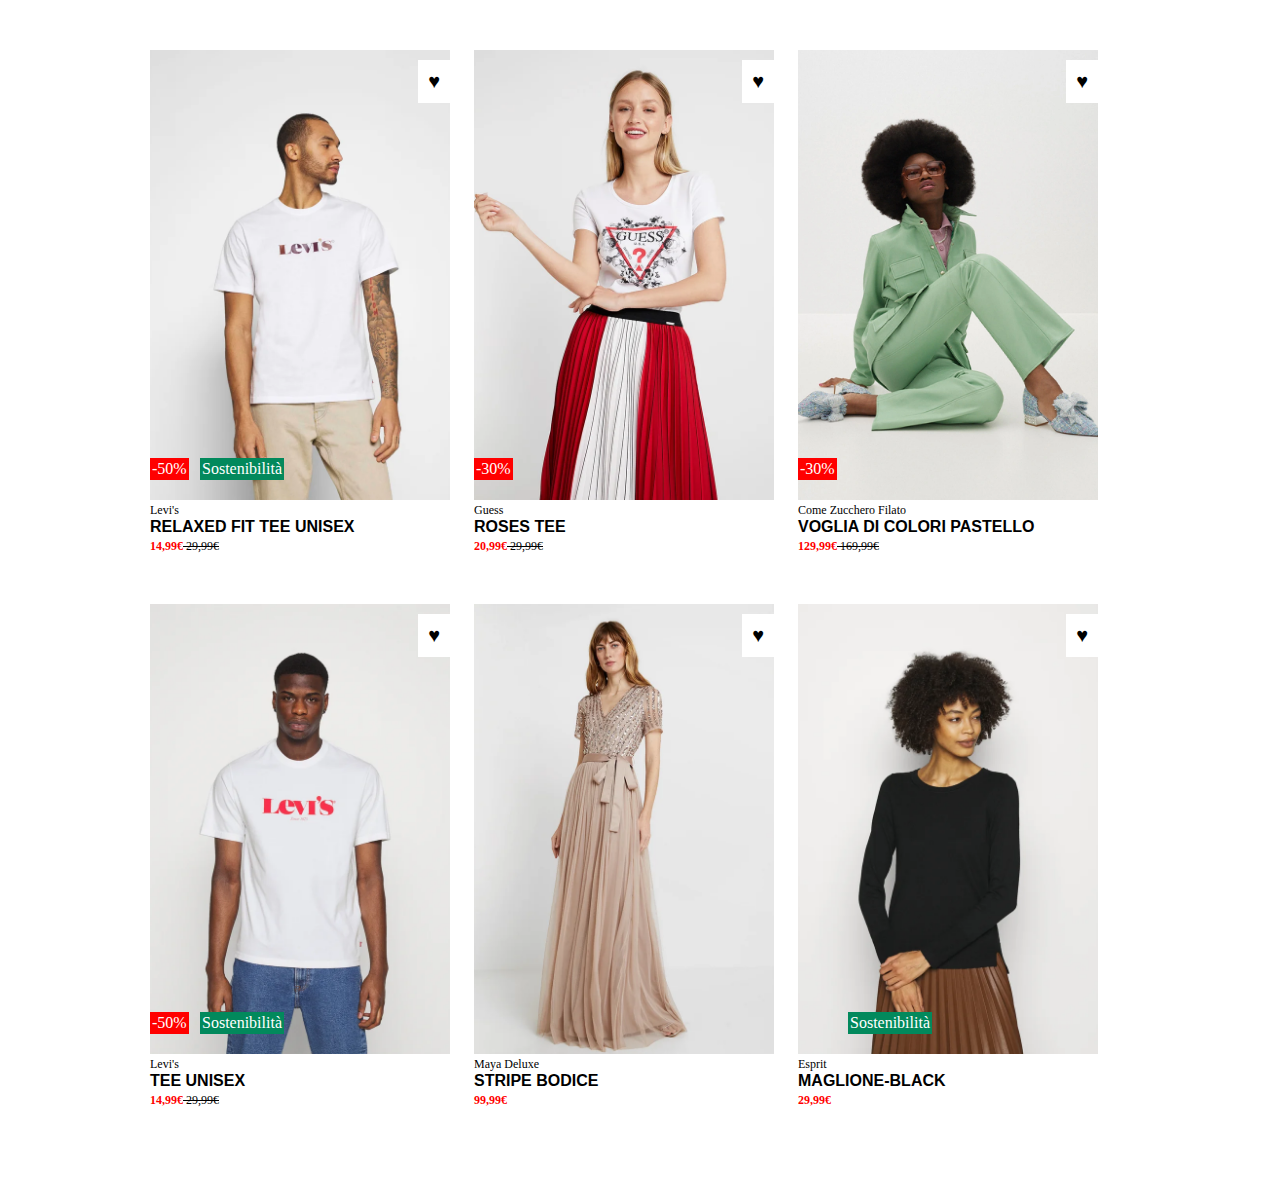
==== bonus/index1.html @ 50fb48c8 "add index1, style1" ====
<!DOCTYPE html>
<html lang="en">

<head>
    <meta charset="UTF-8">
    <meta http-equiv="X-UA-Compatible" content="IE=edge">
    <meta name="viewport" content="width=device-width, initial-scale=1.0">
    <meta name="description" content="Web Site Boolando">
    <meta name="keywords" content="HTML,CSS">
    <meta name="author" content="Pietro Scandola">
    <link rel="stylesheet" href="style1.css">
    <link rel="icon" href="img/logo.png">
    <link rel="preconnect" href="https://fonts.googleapis.com">
    <title>Boolando</title>
</head>

<body>
    <div class="container">
        <div class="row">

            <!-- Inizio Prima Immagine -->
            <div class="card first">
                <span class="discount">-50%</span>
                <span class="sost">Sostenibilità</span>
                <div class="under-line">
                    <span class="brand">Levi's</span><br>
                    <span class="description">RELAXED FIT TEE UNISEX</span><br>
                    <span class="price-red">14,99&euro;</span><span class="strike-price"> 29,99&euro;</span>
                </div>
                <span class="heart">&hearts;</span>
            </div>

            <!-- Inizio Seconda Immagine -->
            <div class="card second">
                <span class="discount">-30%</span>
                <div class="under-line">
                    <span class="brand">Guess</span><br>
                    <span class="description">ROSES TEE</span><br>
                    <span class="price-red">20,99&euro;</span><span class="strike-price"> 29,99&euro;</span>
                </div>
                <span class="heart">&hearts;</span>
            </div>

            <!-- Inizio Terza Immagine -->
            <div class="card third">
                <span class="discount">-30%</span>
                <div class="under-line">
                    <span class="brand">Come Zucchero Filato</span><br>
                    <span class="description">VOGLIA DI COLORI PASTELLO</span><br>
                    <span class="price-red">129,99&euro;</span><span class="strike-price"> 169,99&euro;</span>
                </div>
                <span class="heart">&hearts;</span>
            </div>
        </div>

        <div class="row">

            <!-- Inizio Quarta Immagine -->
            <div class="card fourth">
                <span class="discount">-50%</span>
                <span class="sost">Sostenibilità</span>
                <div class="under-line">
                    <span class="brand">Levi's</span><br>
                    <span class="description">TEE UNISEX</span><br>
                    <span class="price-red">14,99&euro;</span><span class="strike-price"> 29,99&euro;</span>
                </div>
                <span class="heart">&hearts;</span>
            </div>

            <!-- Inizio Quinta Immagine -->
            <div class="card fifth">
                <div class="under-line">
                    <span class="brand">Maya Deluxe</span><br>
                    <span class="description">STRIPE BODICE</span><br>
                    <span class="price-red">99,99&euro;</span>
                </div>
                <span class="heart">&hearts;</span>
            </div>

            <!-- Inizio Sesta Immagine -->
            <div class="card sixth">
                <span class="sost">Sostenibilità</span>
                <div class="under-line">
                    <span class="brand">Esprit</span><br>
                    <span class="description">MAGLIONE-BLACK</span><br>
                    <span class="price-red">29,99&euro;</span>
                </div>
                <span class="heart">&hearts;</span>
            </div>
        </div>

    </div>

</body>

</html>
---- bonus/style1.css ----
* {
    margin: 0;
    padding: 0;
    box-sizing: border-box;
}

.container {
    width: 1000px;
    height: 1200px;
    margin: 0 auto;
}

.row {
    position: relative;
}


/* Utilities */

.card {
    height: 450px;
    width: 300px;
    background-size: cover;
    background-position: center;
    background-repeat: no-repeat;
    margin: 50px 10px;
    display: inline-block;
    cursor: pointer;
}

.card.first {
    background-image: url('../img/1.webp');
    position: relative;
}

.card.card.first:hover {
    background-image: url('../img/1b.webp');
}

.card.second {
    background-image: url('../img/2.webp');
    position: relative;
}

.card.card.second:hover {
    background-image: url('../img/2b.webp');
}

.card.third {
    background-image: url('../img/3.webp');
    position: relative;
}

.card.card.third:hover {
    background-image: url('../img/3b.webp');
}

.card.fourth {
    background-image: url('../img/4.webp');
    position: relative;
}

.card.card.fourth:hover {
    background-image: url('../img/4b.webp');
}

.card.fifth {
    background-image: url('../img/5.webp');
    position: relative;
}

.card.card.fifth:hover {
    background-image: url('../img/5b.webp');
}

.card.sixth {
    background-image: url('../img/6.webp');
    position: relative;
}

.card.card.sixth:hover {
    background-image: url('../img/6b.webp');
}

.discount {
    color: white;
    background-color: red;
    padding: 2px;
    position: absolute;
    bottom: 20px;
}

.sost {
    color: white;
    background-color: rgba(2, 137, 92, 1);
    padding: 2px;
    position: absolute;
    bottom: 20px;
    left: 50px
}

.under-line {
    position: absolute;
    top: 450px;
}

.brand {
    font-size: 12px;
}

.description {
    font-weight: bolder;
    font-family: Arial, Helvetica, sans-serif
}

.price-red {
    color: red;
    font-weight: 900;
    font-size: 12px;
}

.strike-price {
    text-decoration: line-through;
    font-size: 12px;
}

.heart {
    font-size: 20px;
    background-color: white;
    padding: 10px 10px;
    position: absolute;
    right: 0;
    top: 10px;
}

.heart:hover {
    color: red;
}
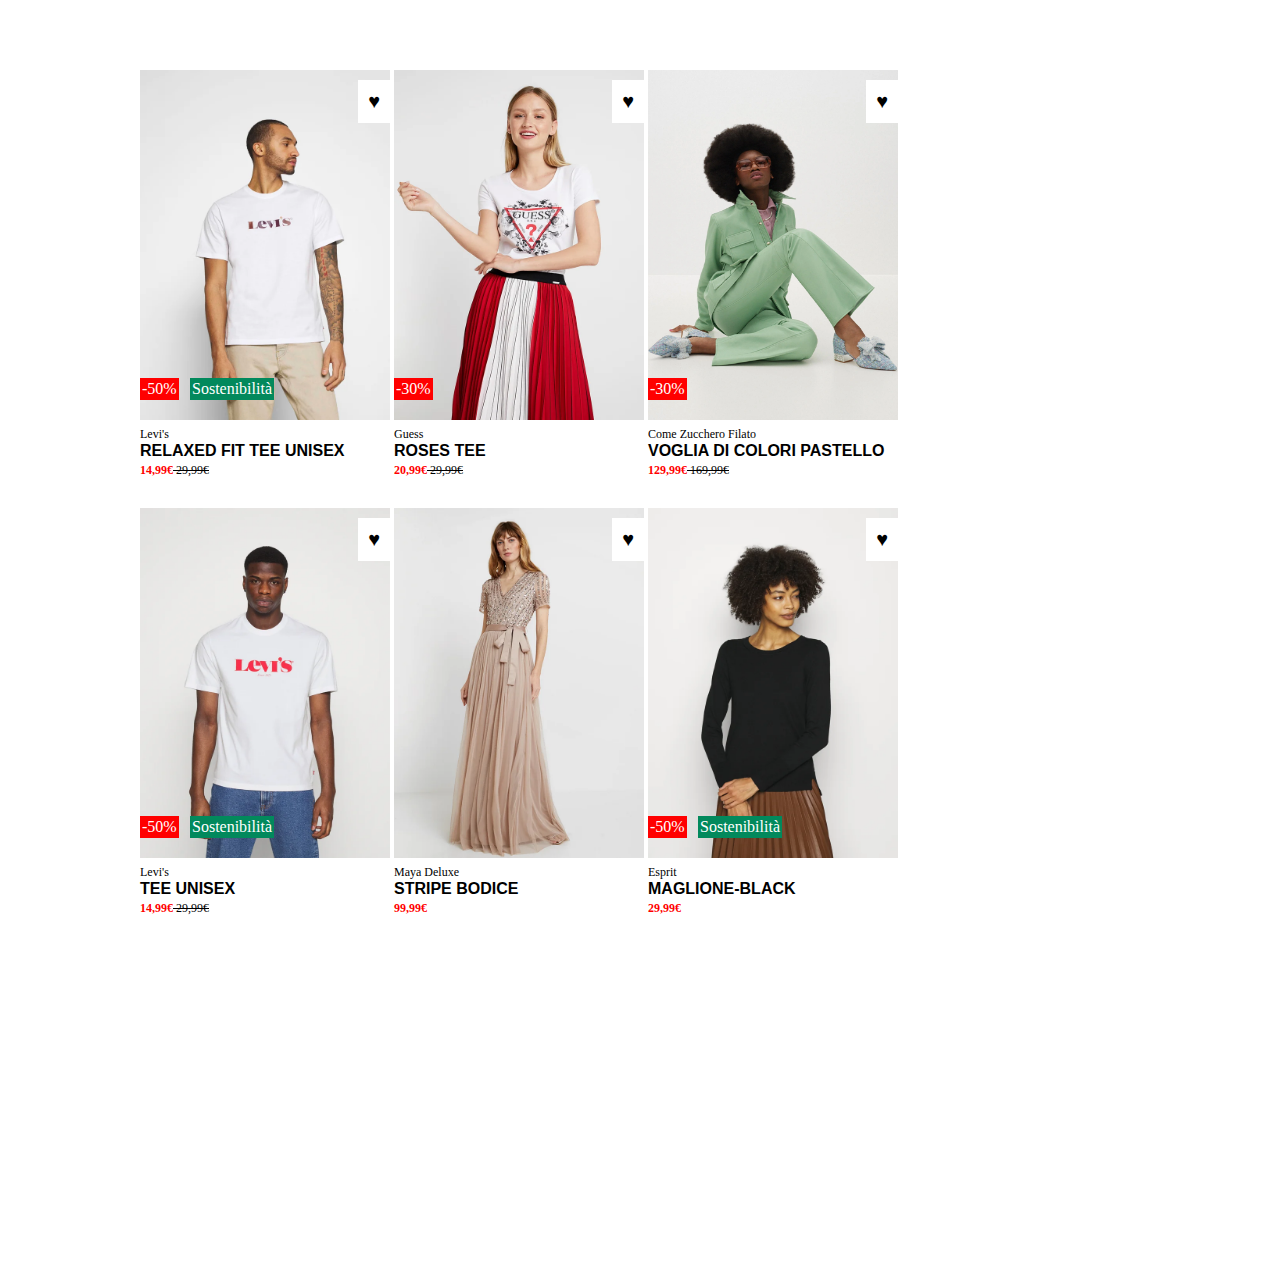
==== commit 7c9800cc: "fix index1 style1" ====
--- a/bonus/index1.html
+++ b/bonus/index1.html
@@ -11,7 +11,7 @@
     <link rel="stylesheet" href="style1.css">
     <link rel="icon" href="img/logo.png">
     <link rel="preconnect" href="https://fonts.googleapis.com">
-    <title>Boolando</title>
+    <title>Boolando Bonus</title>
 </head>
 
 <body>
@@ -19,78 +19,95 @@
         <div class="row">
 
             <!-- Inizio Prima Immagine -->
-            <div class="card first">
-                <span class="discount">-50%</span>
-                <span class="sost">Sostenibilità</span>
+            <div class="card">
+                <div>
+                    <img src="/bonus/img/1.webp" alt="1img">
+                </div>
+                <div class="discount">-50%</div>
+                <div class="sost">Sostenibilità</div>
                 <div class="under-line">
                     <span class="brand">Levi's</span><br>
                     <span class="description">RELAXED FIT TEE UNISEX</span><br>
                     <span class="price-red">14,99&euro;</span><span class="strike-price"> 29,99&euro;</span>
                 </div>
-                <span class="heart">&hearts;</span>
+                <div class="heart">&hearts;</div>
             </div>
 
             <!-- Inizio Seconda Immagine -->
-            <div class="card second">
-                <span class="discount">-30%</span>
+            <div class="card">
+                <div>
+                    <img src="/bonus/img/2.webp" alt="1img">
+                </div>
+                <div class="discount">-30%</div>
                 <div class="under-line">
                     <span class="brand">Guess</span><br>
                     <span class="description">ROSES TEE</span><br>
                     <span class="price-red">20,99&euro;</span><span class="strike-price"> 29,99&euro;</span>
                 </div>
-                <span class="heart">&hearts;</span>
+                <div class="heart">&hearts;</div>
             </div>
 
             <!-- Inizio Terza Immagine -->
-            <div class="card third">
-                <span class="discount">-30%</span>
+            <div class="card">
+                <div>
+                    <img src="/bonus/img/3.webp" alt="1img">
+                </div>
+                <div class="discount">-30%</div>
                 <div class="under-line">
                     <span class="brand">Come Zucchero Filato</span><br>
                     <span class="description">VOGLIA DI COLORI PASTELLO</span><br>
                     <span class="price-red">129,99&euro;</span><span class="strike-price"> 169,99&euro;</span>
                 </div>
-                <span class="heart">&hearts;</span>
+                <div class="heart">&hearts;</div>
             </div>
         </div>
 
         <div class="row">
 
             <!-- Inizio Quarta Immagine -->
-            <div class="card fourth">
-                <span class="discount">-50%</span>
-                <span class="sost">Sostenibilità</span>
+            <div class="card">
+                <div>
+                    <img src="/bonus/img/4.webp" alt="1img">
+                </div>
+                <div class="discount">-50%</div>
+                <div class="sost">Sostenibilità</div>
                 <div class="under-line">
                     <span class="brand">Levi's</span><br>
                     <span class="description">TEE UNISEX</span><br>
                     <span class="price-red">14,99&euro;</span><span class="strike-price"> 29,99&euro;</span>
                 </div>
-                <span class="heart">&hearts;</span>
+                <div class="heart">&hearts;</div>
             </div>
 
             <!-- Inizio Quinta Immagine -->
-            <div class="card fifth">
+            <div class="card">
+                <div>
+                    <img src="/bonus/img/5.webp" alt="1img">
+                </div>
                 <div class="under-line">
                     <span class="brand">Maya Deluxe</span><br>
                     <span class="description">STRIPE BODICE</span><br>
                     <span class="price-red">99,99&euro;</span>
                 </div>
-                <span class="heart">&hearts;</span>
+                <div class="heart">&hearts;</div>
             </div>
 
             <!-- Inizio Sesta Immagine -->
-            <div class="card sixth">
-                <span class="sost">Sostenibilità</span>
+            <div class="card">
+                <div>
+                    <img src="/bonus/img/6.webp" alt="1img">
+                </div>
+                <div class="discount">-50%</div>
+                <div class="sost">Sostenibilità</div>
                 <div class="under-line">
                     <span class="brand">Esprit</span><br>
                     <span class="description">MAGLIONE-BLACK</span><br>
                     <span class="price-red">29,99&euro;</span>
                 </div>
-                <span class="heart">&hearts;</span>
+                <div class="heart">&hearts;</div>
             </div>
         </div>
-
     </div>
-
 </body>
 
 </html>--- a/bonus/style1.css
+++ b/bonus/style1.css
@@ -1,138 +1,77 @@
-* {
-    margin: 0;
-    padding: 0;
-    box-sizing: border-box;
-}
-
-.container {
-    width: 1000px;
-    height: 1200px;
-    margin: 0 auto;
-}
-
-.row {
-    position: relative;
-}
-
-
-/* Utilities */
-
-.card {
-    height: 450px;
-    width: 300px;
-    background-size: cover;
-    background-position: center;
-    background-repeat: no-repeat;
-    margin: 50px 10px;
-    display: inline-block;
-    cursor: pointer;
-}
-
-.card.first {
-    background-image: url('../img/1.webp');
-    position: relative;
-}
-
-.card.card.first:hover {
-    background-image: url('../img/1b.webp');
-}
-
-.card.second {
-    background-image: url('../img/2.webp');
-    position: relative;
-}
-
-.card.card.second:hover {
-    background-image: url('../img/2b.webp');
-}
-
-.card.third {
-    background-image: url('../img/3.webp');
-    position: relative;
-}
-
-.card.card.third:hover {
-    background-image: url('../img/3b.webp');
-}
-
-.card.fourth {
-    background-image: url('../img/4.webp');
-    position: relative;
-}
-
-.card.card.fourth:hover {
-    background-image: url('../img/4b.webp');
-}
-
-.card.fifth {
-    background-image: url('../img/5.webp');
-    position: relative;
-}
-
-.card.card.fifth:hover {
-    background-image: url('../img/5b.webp');
-}
-
-.card.sixth {
-    background-image: url('../img/6.webp');
-    position: relative;
-}
-
-.card.card.sixth:hover {
-    background-image: url('../img/6b.webp');
-}
-
-.discount {
-    color: white;
-    background-color: red;
-    padding: 2px;
-    position: absolute;
-    bottom: 20px;
-}
-
-.sost {
-    color: white;
-    background-color: rgba(2, 137, 92, 1);
-    padding: 2px;
-    position: absolute;
-    bottom: 20px;
-    left: 50px
-}
-
-.under-line {
-    position: absolute;
-    top: 450px;
-}
-
-.brand {
-    font-size: 12px;
-}
-
-.description {
-    font-weight: bolder;
-    font-family: Arial, Helvetica, sans-serif
-}
-
-.price-red {
-    color: red;
-    font-weight: 900;
-    font-size: 12px;
-}
-
-.strike-price {
-    text-decoration: line-through;
-    font-size: 12px;
-}
-
-.heart {
-    font-size: 20px;
-    background-color: white;
-    padding: 10px 10px;
-    position: absolute;
-    right: 0;
-    top: 10px;
-}
-
-.heart:hover {
-    color: red;
-}+    * {
+        margin: 0;
+        padding: 0;
+        box-sizing: border-box;
+    }
+    
+    .container {
+        width: 1000px;
+        height: 1200px;
+        margin: 40px auto;
+    }
+    /* Utilities */
+    
+    .card {
+        position: relative;
+        width: 250px;
+        height: 350px;
+        display: inline-block;
+        margin-top: 30px;
+        cursor: pointer;
+    }
+    
+    img {
+        height: 350px;
+        width: 250px;
+    }
+    
+    .discount {
+        color: white;
+        background-color: red;
+        padding: 2px;
+        position: absolute;
+        bottom: 20px;
+        left: 0;
+    }
+    
+    .sost {
+        color: white;
+        background-color: rgba(2, 137, 92, 1);
+        padding: 2px;
+        position: absolute;
+        bottom: 20px;
+        left: 50px;
+    }
+    
+    .brand {
+        font-size: 12px;
+    }
+    
+    .description {
+        font-weight: bolder;
+        font-family: Arial, Helvetica, sans-serif
+    }
+    
+    .price-red {
+        color: red;
+        font-weight: 900;
+        font-size: 12px;
+    }
+    
+    .strike-price {
+        text-decoration: line-through;
+        font-size: 12px;
+    }
+    
+    .heart {
+        font-size: 20px;
+        background-color: white;
+        padding: 10px 10px;
+        position: absolute;
+        right: 0;
+        top: 10px;
+    }
+    
+    .heart:hover {
+        color: red;
+    }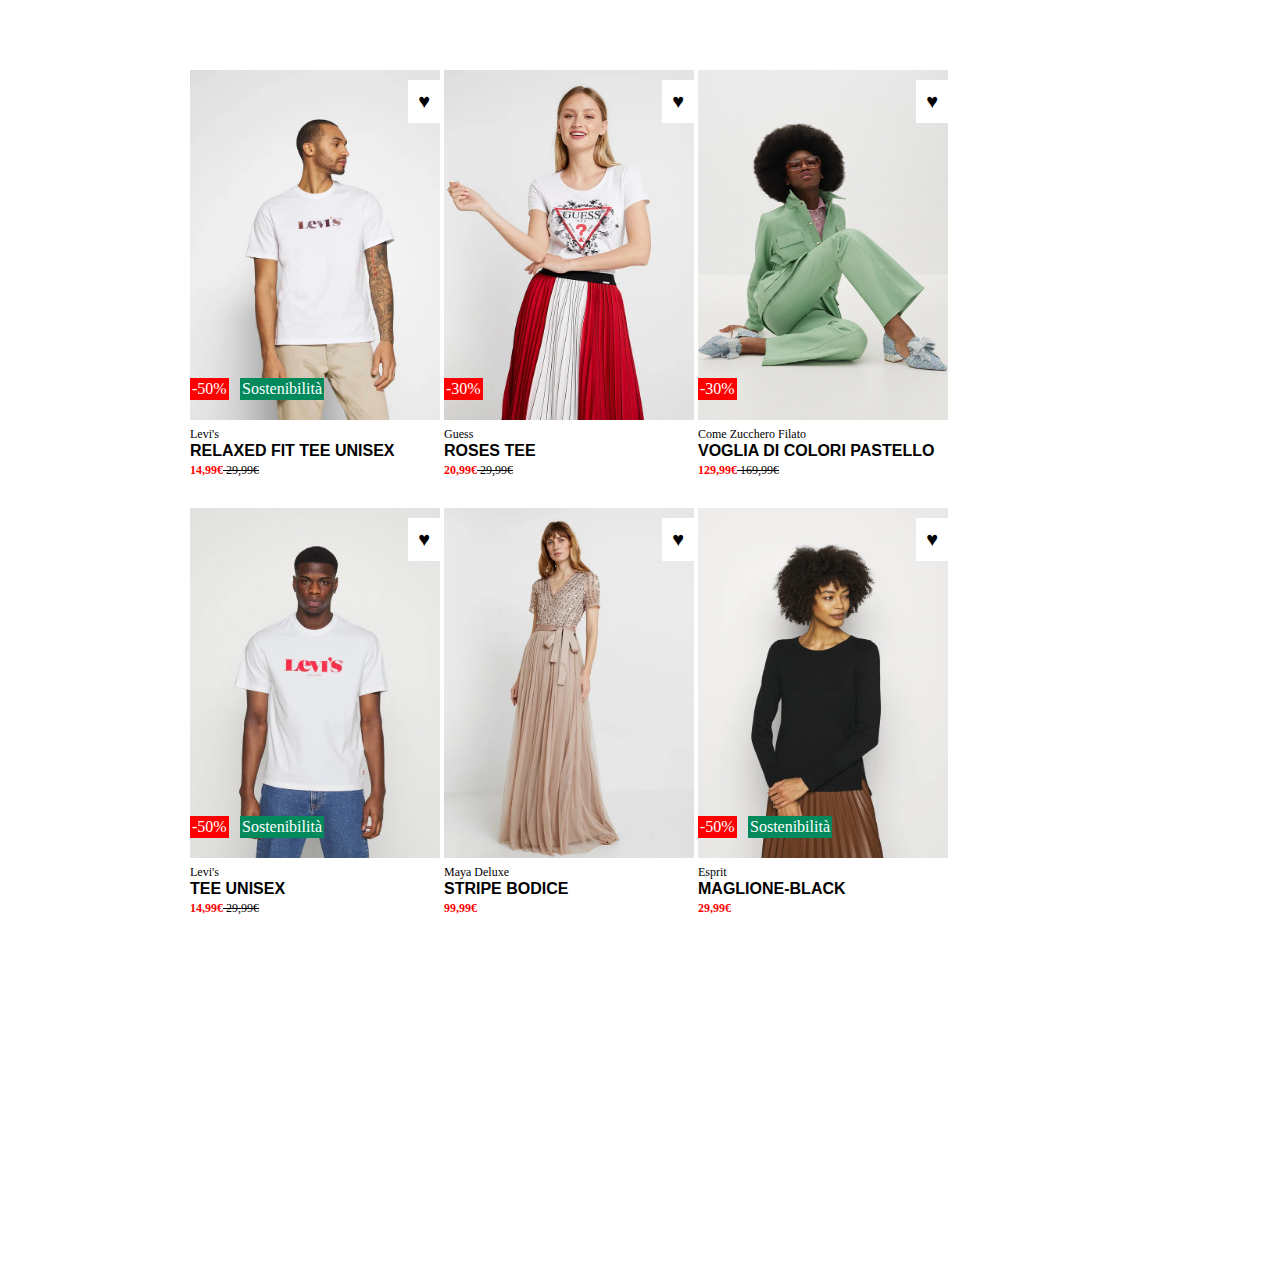
==== commit 805df916: "fix style1" ====
--- a/bonus/index1.html
+++ b/bonus/index1.html
@@ -34,7 +34,7 @@
             </div>
 
             <!-- Inizio Seconda Immagine -->
-            <div class="card">
+            <div class="card second">
                 <div>
                     <img src="/bonus/img/2.webp" alt="1img">
                 </div>
@@ -48,7 +48,7 @@
             </div>
 
             <!-- Inizio Terza Immagine -->
-            <div class="card">
+            <div class="card third">
                 <div>
                     <img src="/bonus/img/3.webp" alt="1img">
                 </div>
@@ -65,7 +65,7 @@
         <div class="row">
 
             <!-- Inizio Quarta Immagine -->
-            <div class="card">
+            <div class="card fourth">
                 <div>
                     <img src="/bonus/img/4.webp" alt="1img">
                 </div>
@@ -80,7 +80,7 @@
             </div>
 
             <!-- Inizio Quinta Immagine -->
-            <div class="card">
+            <div class="card fifth">
                 <div>
                     <img src="/bonus/img/5.webp" alt="1img">
                 </div>
@@ -93,7 +93,7 @@
             </div>
 
             <!-- Inizio Sesta Immagine -->
-            <div class="card">
+            <div class="card sixt">
                 <div>
                     <img src="/bonus/img/6.webp" alt="1img">
                 </div>
--- a/bonus/style1.css
+++ b/bonus/style1.css
@@ -5,7 +5,7 @@
     }
     
     .container {
-        width: 1000px;
+        width: 900px;
         height: 1200px;
         margin: 40px auto;
     }
@@ -74,4 +74,9 @@
     
     .heart:hover {
         color: red;
+    }
+    
+    .card:hover {
+        background-image: url('../img/1b.webp');
+        z-index: 2;
     }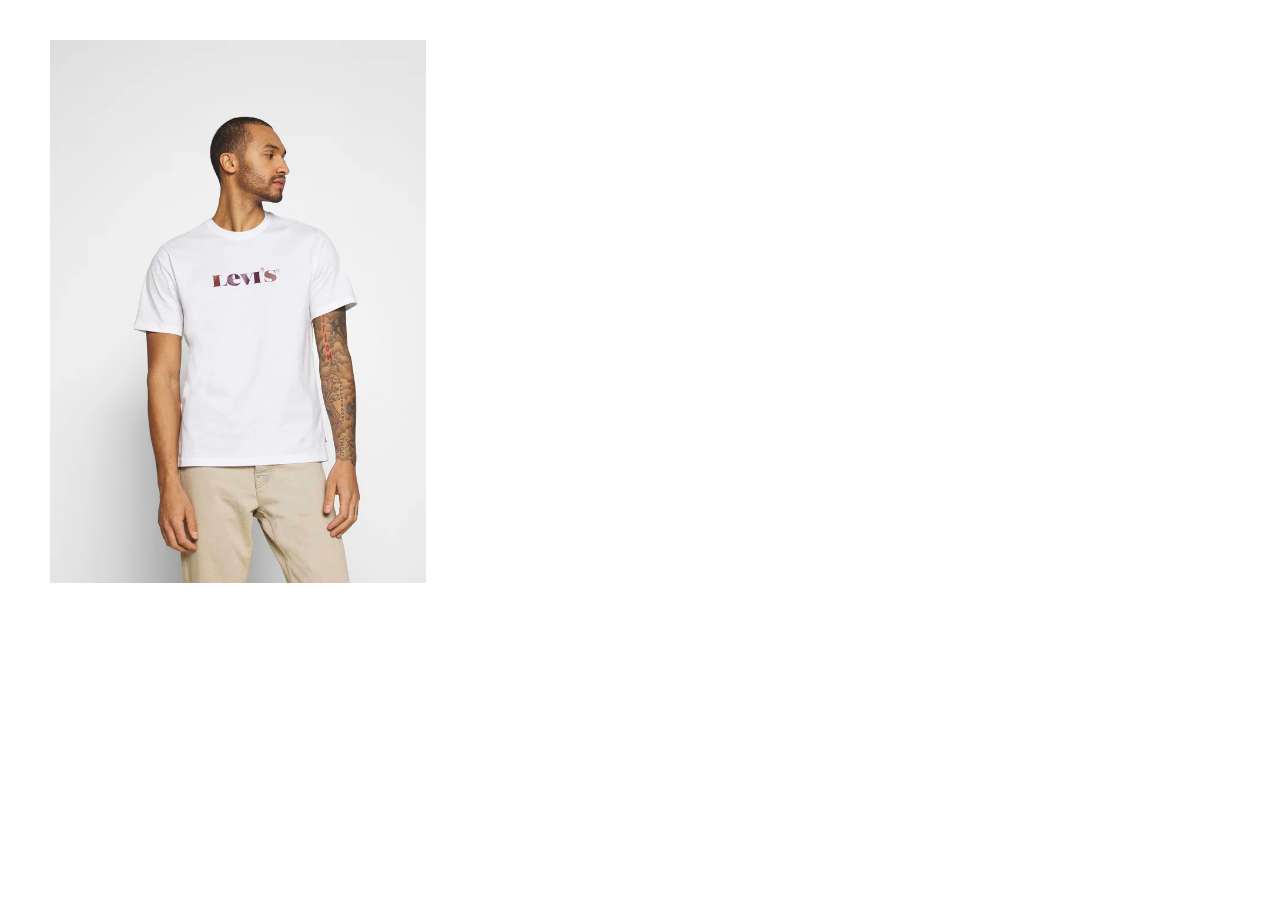
==== commit c3a3d18f: "fix index1 and style1" ====
--- a/bonus/index1.html
+++ b/bonus/index1.html
@@ -10,104 +10,18 @@
     <meta name="author" content="Pietro Scandola">
     <link rel="stylesheet" href="style1.css">
     <link rel="icon" href="img/logo.png">
-    <link rel="preconnect" href="https://fonts.googleapis.com">
     <title>Boolando Bonus</title>
 </head>
 
 <body>
     <div class="container">
-        <div class="row">
-
-            <!-- Inizio Prima Immagine -->
-            <div class="card">
-                <div>
-                    <img src="/bonus/img/1.webp" alt="1img">
-                </div>
-                <div class="discount">-50%</div>
-                <div class="sost">Sostenibilità</div>
-                <div class="under-line">
-                    <span class="brand">Levi's</span><br>
-                    <span class="description">RELAXED FIT TEE UNISEX</span><br>
-                    <span class="price-red">14,99&euro;</span><span class="strike-price"> 29,99&euro;</span>
-                </div>
-                <div class="heart">&hearts;</div>
-            </div>
-
-            <!-- Inizio Seconda Immagine -->
-            <div class="card second">
-                <div>
-                    <img src="/bonus/img/2.webp" alt="1img">
-                </div>
-                <div class="discount">-30%</div>
-                <div class="under-line">
-                    <span class="brand">Guess</span><br>
-                    <span class="description">ROSES TEE</span><br>
-                    <span class="price-red">20,99&euro;</span><span class="strike-price"> 29,99&euro;</span>
-                </div>
-                <div class="heart">&hearts;</div>
-            </div>
-
-            <!-- Inizio Terza Immagine -->
-            <div class="card third">
-                <div>
-                    <img src="/bonus/img/3.webp" alt="1img">
-                </div>
-                <div class="discount">-30%</div>
-                <div class="under-line">
-                    <span class="brand">Come Zucchero Filato</span><br>
-                    <span class="description">VOGLIA DI COLORI PASTELLO</span><br>
-                    <span class="price-red">129,99&euro;</span><span class="strike-price"> 169,99&euro;</span>
-                </div>
-                <div class="heart">&hearts;</div>
+        <!-- Inizio Prima Immagine -->
+        <div class="card">
+            <div class="card-image">
+                <img src="../img/1.webp" alt="1img">
             </div>
         </div>
 
-        <div class="row">
-
-            <!-- Inizio Quarta Immagine -->
-            <div class="card fourth">
-                <div>
-                    <img src="/bonus/img/4.webp" alt="1img">
-                </div>
-                <div class="discount">-50%</div>
-                <div class="sost">Sostenibilità</div>
-                <div class="under-line">
-                    <span class="brand">Levi's</span><br>
-                    <span class="description">TEE UNISEX</span><br>
-                    <span class="price-red">14,99&euro;</span><span class="strike-price"> 29,99&euro;</span>
-                </div>
-                <div class="heart">&hearts;</div>
-            </div>
-
-            <!-- Inizio Quinta Immagine -->
-            <div class="card fifth">
-                <div>
-                    <img src="/bonus/img/5.webp" alt="1img">
-                </div>
-                <div class="under-line">
-                    <span class="brand">Maya Deluxe</span><br>
-                    <span class="description">STRIPE BODICE</span><br>
-                    <span class="price-red">99,99&euro;</span>
-                </div>
-                <div class="heart">&hearts;</div>
-            </div>
-
-            <!-- Inizio Sesta Immagine -->
-            <div class="card sixt">
-                <div>
-                    <img src="/bonus/img/6.webp" alt="1img">
-                </div>
-                <div class="discount">-50%</div>
-                <div class="sost">Sostenibilità</div>
-                <div class="under-line">
-                    <span class="brand">Esprit</span><br>
-                    <span class="description">MAGLIONE-BLACK</span><br>
-                    <span class="price-red">29,99&euro;</span>
-                </div>
-                <div class="heart">&hearts;</div>
-            </div>
-        </div>
-    </div>
 </body>
 
 </html>--- a/bonus/style1.css
+++ b/bonus/style1.css
@@ -1,82 +1,24 @@
-    * {
-        margin: 0;
-        padding: 0;
-        box-sizing: border-box;
-    }
-    
-    .container {
-        width: 900px;
-        height: 1200px;
-        margin: 40px auto;
-    }
-    /* Utilities */
-    
-    .card {
-        position: relative;
-        width: 250px;
-        height: 350px;
-        display: inline-block;
-        margin-top: 30px;
-        cursor: pointer;
-    }
-    
-    img {
-        height: 350px;
-        width: 250px;
-    }
-    
-    .discount {
-        color: white;
-        background-color: red;
-        padding: 2px;
-        position: absolute;
-        bottom: 20px;
-        left: 0;
-    }
-    
-    .sost {
-        color: white;
-        background-color: rgba(2, 137, 92, 1);
-        padding: 2px;
-        position: absolute;
-        bottom: 20px;
-        left: 50px;
-    }
-    
-    .brand {
-        font-size: 12px;
-    }
-    
-    .description {
-        font-weight: bolder;
-        font-family: Arial, Helvetica, sans-serif
-    }
-    
-    .price-red {
-        color: red;
-        font-weight: 900;
-        font-size: 12px;
-    }
-    
-    .strike-price {
-        text-decoration: line-through;
-        font-size: 12px;
-    }
-    
-    .heart {
-        font-size: 20px;
-        background-color: white;
-        padding: 10px 10px;
-        position: absolute;
-        right: 0;
-        top: 10px;
-    }
-    
-    .heart:hover {
-        color: red;
-    }
-    
-    .card:hover {
-        background-image: url('../img/1b.webp');
-        z-index: 2;
-    }+* {
+    margin: 0;
+    padding: 0;
+    box-sizing: border-box;
+}
+
+img {
+    width: 100%;
+}
+
+.container {
+    max-width: 1200px;
+    margin: 0 auto;
+}
+
+.card {
+    display: inline-block;
+    position: relative;
+    padding: 10px;
+    margin: 30px 0;
+    cursor: pointer;
+    text-align: center;
+    width: calc(100% / 3 - 4px);
+}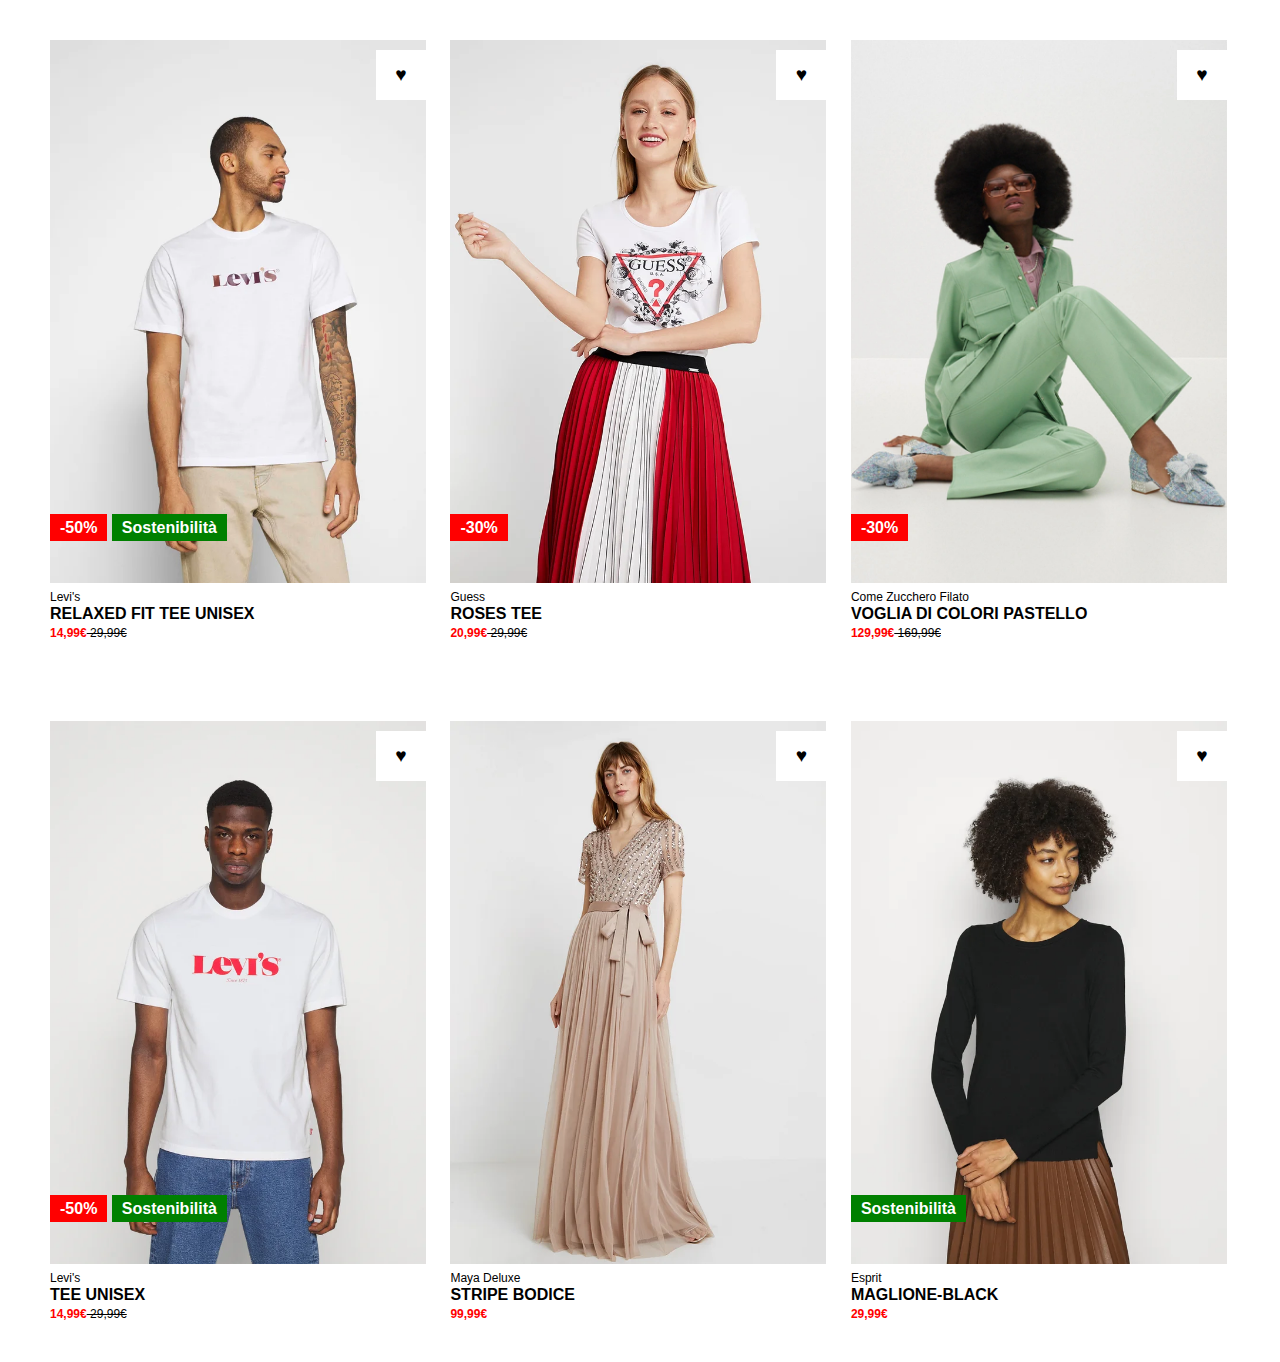
==== commit ecb2e17a: "fix bonus" ====
--- a/bonus/index1.html
+++ b/bonus/index1.html
@@ -10,18 +10,113 @@
     <meta name="author" content="Pietro Scandola">
     <link rel="stylesheet" href="style1.css">
     <link rel="icon" href="img/logo.png">
-    <title>Boolando Bonus</title>
+    <link rel="preconnect" href="https://fonts.googleapis.com">
+    <title>Boolando</title>
 </head>
 
 <body>
     <div class="container">
-        <!-- Inizio Prima Immagine -->
+        <!-- Prima Immagine -->
         <div class="card">
-            <div class="card-image">
-                <img src="../img/1.webp" alt="1img">
+            <div class="image">
+                <img class="main-image" src="img/1.webp" alt="1.img">
+                <img class="second-image" src="img/1b.webp" alt="1.img">
+                <span class="heart">&hearts;</span>
+                <div class="card-badges">
+                    <span class="badge bg-red ">-50%</span>
+                    <span class="badge bg-green">Sostenibilità</span>
+                </div>
+            </div>
+            <div class="card-text">
+                <span class="brand">Levi's</span><br>
+                <span class="description">RELAXED FIT TEE UNISEX</span><br>
+                <span class="price-red">14,99&euro;</span><span class="strike-price"> 29,99&euro;</span>
             </div>
         </div>
 
+        <!-- Seconda Immagine -->
+        <div class="card">
+            <div class="image">
+                <img class="main-image" src="img/2.webp" alt="1.img">
+                <img class="second-image" src="img/2b.webp" alt="1.img">
+                <span class="heart">&hearts;</span>
+                <div class="card-badges">
+                    <span class="badge bg-red ">-30%</span>
+                </div>
+            </div>
+            <div class="card-text">
+                <span class="brand">Guess</span><br>
+                <span class="description">ROSES TEE</span><br>
+                <span class="price-red">20,99&euro;</span><span class="strike-price"> 29,99&euro;</span>
+            </div>
+        </div>
+
+        <!-- Terza Immagine -->
+        <div class="card">
+            <div class="image">
+                <img class="main-image" src="img/3.webp" alt="1.img">
+                <img class="second-image" src="img/3b.webp" alt="1.img">
+                <span class="heart">&hearts;</span>
+                <div class="card-badges">
+                    <span class="badge bg-red ">-30%</span>
+                </div>
+            </div>
+            <div class="card-text">
+                <span class="brand">Come Zucchero Filato</span><br>
+                <span class="description">VOGLIA DI COLORI PASTELLO</span><br>
+                <span class="price-red">129,99&euro;</span><span class="strike-price"> 169,99&euro;</span>
+            </div>
+        </div>
+
+        <!-- Quarta Immagine -->
+        <div class="card">
+            <div class="image">
+                <img class="main-image" src="img/4.webp" alt="1.img">
+                <img class="second-image" src="img/4b.webp" alt="1.img">
+                <span class="heart">&hearts;</span>
+                <div class="card-badges">
+                    <span class="badge bg-red ">-50%</span>
+                    <span class="badge bg-green">Sostenibilità</span>
+                </div>
+            </div>
+            <div class="card-text">
+                <span class="brand">Levi's</span><br>
+                <span class="description"> TEE UNISEX</span><br>
+                <span class="price-red">14,99&euro;</span><span class="strike-price"> 29,99&euro;</span>
+            </div>
+        </div>
+
+        <!-- Quinta Immagine -->
+        <div class="card">
+            <div class="image">
+                <img class="main-image" src="img/5.webp" alt="1.img">
+                <img class="second-image" src="img/5b.webp" alt="1.img">
+                <span class="heart">&hearts;</span>
+            </div>
+            <div class="card-text">
+                <span class="brand">Maya Deluxe</span><br>
+                <span class="description">STRIPE BODICE</span><br>
+                <span class="price-red">99,99&euro;</span>
+            </div>
+        </div>
+
+        <!-- Sesta Immagine -->
+        <div class="card">
+            <div class="image">
+                <img class="main-image" src="img/6.webp" alt="1.img">
+                <img class="second-image" src="img/6b.webp" alt="1.img">
+                <span class="heart">&hearts;</span>
+                <div class="card-badges">
+                    <span class="badge bg-green">Sostenibilità</span>
+                </div>
+            </div>
+            <div class="card-text">
+                <span class="brand">Esprit</span><br>
+                <span class="description">MAGLIONE-BLACK</span><br>
+                <span class="price-red">29,99&euro;</span>
+            </div>
+        </div>
+    </div>
 </body>
 
 </html>--- a/bonus/style1.css
+++ b/bonus/style1.css
@@ -4,8 +4,9 @@
     box-sizing: border-box;
 }
 
-img {
-    width: 100%;
+body {
+    font-size: 16px;
+    font-family: sans-serif;
 }
 
 .container {
@@ -13,12 +14,90 @@
     margin: 0 auto;
 }
 
+.bg-red {
+    background-color: red;
+}
+
+.bg-green {
+    background-color: green;
+}
+
+img {
+    width: 100%;
+}
+
 .card {
     display: inline-block;
+    width: calc(100% / 3 - 4px);
+    padding: 10px;
+    cursor: pointer;
+    margin: 30px 0;
+}
+
+.image {
     position: relative;
-    padding: 10px;
-    margin: 30px 0;
-    cursor: pointer;
+}
+
+.card .heart {
+    width: 50px;
+    height: 50px;
+    display: inline-block;
+    background-color: white;
+    font-size: 1.2em;
     text-align: center;
-    width: calc(100% / 3 - 4px);
+    line-height: 50px;
+    position: absolute;
+    top: 10px;
+    right: 0;
+}
+
+
+/* Badges */
+
+.card-badges {
+    position: absolute;
+    width: 100%;
+    bottom: 50px;
+}
+
+.card-badges .badge {
+    color: white;
+    font-weight: bolder;
+    padding: 5px 10px;
+}
+
+.brand {
+    font-size: 12px;
+}
+
+.description {
+    font-weight: bolder;
+    font-family: Arial, Helvetica, sans-serif
+}
+
+.price-red {
+    color: red;
+    font-weight: 900;
+    font-size: 12px;
+}
+
+.strike-price {
+    text-decoration: line-through;
+    font-size: 12px;
+}
+
+.second-image {
+    display: none;
+}
+
+.image:hover .main-image {
+    display: none;
+}
+
+.image:hover .second-image {
+    display: inline-block;
+}
+
+.heart:hover {
+    color: red;
 }